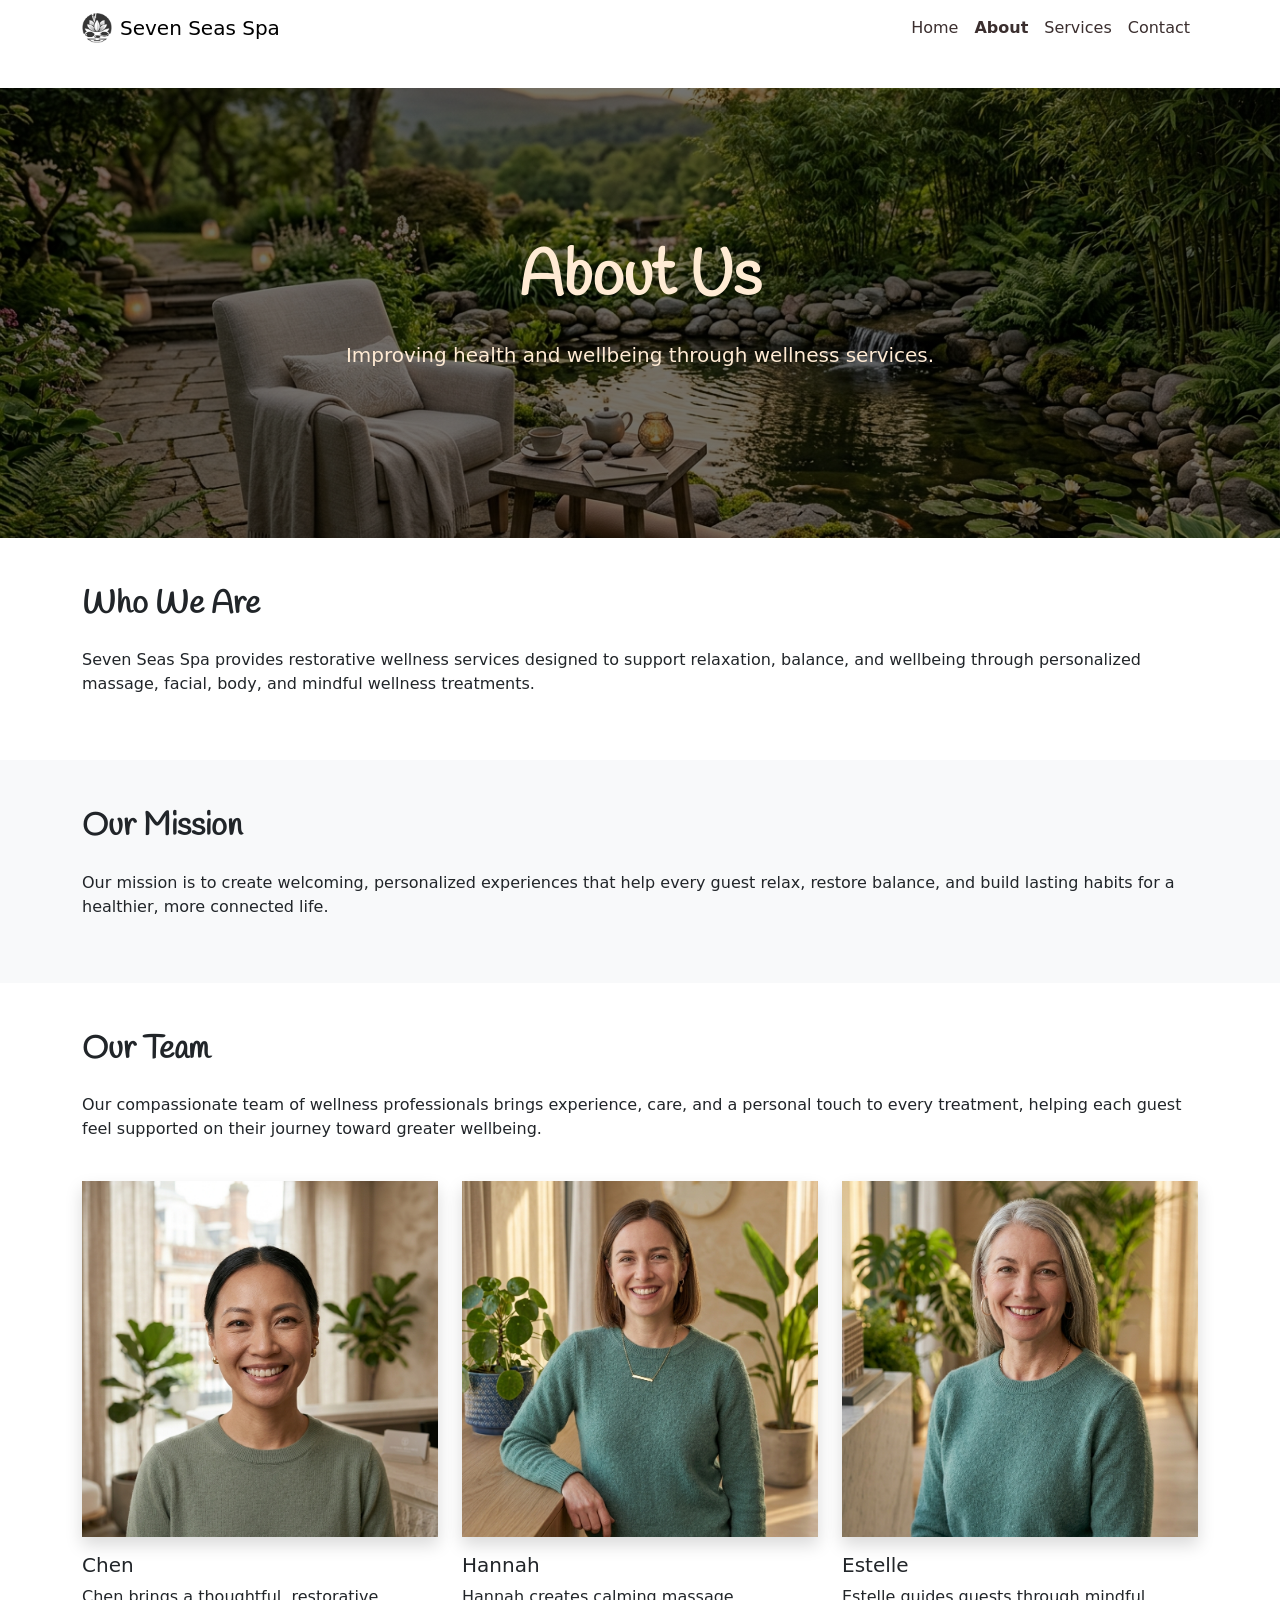
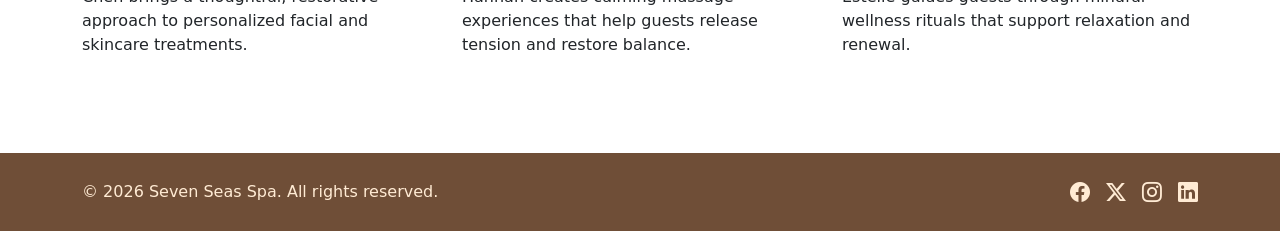
==== about.html @ 07074e75 "Add about page with team members" ====
<!doctype html>
<html lang="en">

<head>
    <meta charset="UTF-8">
    <meta name="viewport" content="width=device-width, initial-scale=1.0">
    <link rel="preconnect" href="https://fonts.googleapis.com">
    <link rel="preconnect" href="https://fonts.gstatic.com" crossorigin>
    <link href="https://fonts.googleapis.com/css2?family=Handlee&display=swap" rel="stylesheet">
    <link href="https://cdn.jsdelivr.net/npm/bootstrap@5.3.8/dist/css/bootstrap.min.css" rel="stylesheet"
        integrity="sha384-sRIl4kxILFvY47J16cr9ZwB07vP4J8+LH7qKQnuqkuIAvNWLzeN8tE5YBujZqJLB" crossorigin="anonymous">
    <link rel="stylesheet" href="https://cdn.jsdelivr.net/npm/bootstrap-icons@1.13.1/font/bootstrap-icons.min.css">
    <link rel="stylesheet" href="assets/css/styles.css">
    <title>About | Seven Seas Spa</title>
</head>

<body>
    <nav class="navbar navbar-expand-lg sticky-top bg-white" aria-label="Main navigation">
        <div class="container">
            <a class="navbar-brand d-flex align-items-center gap-2" href="index.html">
                <img src="assets/images/logo.png" alt="Seven Seas Spa logo" width="30" height="30">
                <span>Seven Seas Spa</span>
            </a>
            <button class="navbar-toggler" type="button" data-bs-toggle="collapse" data-bs-target="#mainNavigation"
                aria-controls="mainNavigation" aria-expanded="false" aria-label="Toggle navigation">
                <span class="navbar-toggler-icon"></span>
            </button>
            <div class="collapse navbar-collapse" id="mainNavigation">
                <ul class="navbar-nav ms-auto mb-2 mb-lg-0">
                    <li class="nav-item">
                        <a class="nav-link" href="index.html">Home</a>
                    </li>
                    <li class="nav-item">
                        <a class="nav-link active fw-bold" aria-current="page" href="about.html">About</a>
                    </li>
                    <li class="nav-item">
                        <a class="nav-link" href="services.html">Services</a>
                    </li>
                    <li class="nav-item">
                        <a class="nav-link" href="contact.html">Contact</a>
                    </li>
                </ul>
            </div>
        </div>
    </nav>

    <main>
        <section class="hero-section d-flex align-items-center justify-content-center text-center px-3"
            aria-labelledby="about-title">
            <div class="container">
                <h1 id="about-title" class="display-3 fw-bold mb-4">About Us</h1>
                <p class="lead">Improving health and wellbeing through wellness services.</p>
            </div>
        </section>
        <section class="py-5" aria-labelledby="who-we-are-title">
            <div class="container">
                <h2 id="who-we-are-title" class="mb-4">Who We Are</h2>
                <p>
                    Seven Seas Spa provides restorative wellness services designed to support relaxation, balance, and
                    wellbeing through personalized massage, facial, body, and mindful wellness treatments.
                </p>
            </div>
        </section>
        <section class="py-5 bg-light" aria-labelledby="our-mission-title">
            <div class="container">
                <h2 id="our-mission-title" class="mb-4">Our Mission</h2>
                <p>
                    Our mission is to create welcoming, personalized experiences that help every guest relax, restore
                    balance, and build lasting habits for a healthier, more connected life.
                </p>
            </div>
        </section>
        <section class="py-5" aria-labelledby="our-team-title">
            <div class="container">
                <h2 id="our-team-title" class="mb-4">Our Team</h2>
                <p>
                    Our compassionate team of wellness professionals brings experience, care, and a personal touch to
                    every treatment, helping each guest feel supported on their journey toward greater wellbeing.
                </p>
                <div class="row g-4 mt-3">
                    <div class="col-12 col-md-4">
                        <img src="assets/images/chen.jpg" class="team-image img-fluid shadow mb-3" width="220" height="220"
                            alt="Chen, wellness professional">
                        <h3 class="h5">Chen</h3>
                        <p>Chen brings a thoughtful, restorative approach to personalized facial and skincare treatments.</p>
                    </div>
                    <div class="col-12 col-md-4">
                        <img src="assets/images/hannah.jpg" class="team-image img-fluid shadow mb-3" width="220" height="220"
                            alt="Hannah, wellness professional">
                        <h3 class="h5">Hannah</h3>
                        <p>Hannah creates calming massage experiences that help guests release tension and restore balance.</p>
                    </div>
                    <div class="col-12 col-md-4">
                        <img src="assets/images/estelle.jpg" class="team-image img-fluid shadow mb-3" width="220" height="220"
                            alt="Estelle, wellness professional">
                        <h3 class="h5">Estelle</h3>
                        <p>Estelle guides guests through mindful wellness rituals that support relaxation and renewal.</p>
                    </div>
                </div>
            </div>
        </section>
    </main>

    <footer class="site-footer py-4">
        <div class="container d-flex flex-column flex-sm-row align-items-sm-center justify-content-between gap-3">
            <p class="mb-0">&copy; 2026 Seven Seas Spa. All rights reserved.</p>
            <div class="d-flex gap-3">
                <a class="text-reset fs-5" href="https://www.facebook.com" target="_blank" rel="noopener noreferrer"
                    aria-label="Facebook">
                    <i class="bi bi-facebook" aria-hidden="true"></i>
                </a>
                <a class="text-reset fs-5" href="https://x.com" target="_blank" rel="noopener noreferrer"
                    aria-label="X">
                    <i class="bi bi-twitter-x" aria-hidden="true"></i>
                </a>
                <a class="text-reset fs-5" href="https://www.instagram.com" target="_blank" rel="noopener noreferrer"
                    aria-label="Instagram">
                    <i class="bi bi-instagram" aria-hidden="true"></i>
                </a>
                <a class="text-reset fs-5" href="https://www.linkedin.com" target="_blank" rel="noopener noreferrer"
                    aria-label="LinkedIn">
                    <i class="bi bi-linkedin" aria-hidden="true"></i>
                </a>
            </div>
        </div>
    </footer>

    <script src="https://cdn.jsdelivr.net/npm/bootstrap@5.3.8/dist/js/bootstrap.bundle.min.js"
        integrity="sha384-FKyoEForCGlyvwx9Hj09JcYn3nv7wiPVlz7YYwJrWVcXK/BmnVDxM+D2scQbITxI"
        crossorigin="anonymous"></script>
</body>

</html>
---- assets/css/styles.css ----
body {
            min-height: 100vh;
            display: flex;
            flex-direction: column;
        }

        main {
            flex: 1;
        }

        .navbar {
            --bs-navbar-color: #3B2F2F;
            --bs-navbar-hover-color: #3B2F2F;
            --bs-navbar-active-color: #3B2F2F;
        }

        main {
            margin: 2rem 0;
        }

        .hero-section {
            min-height: 50vh;
            color: #FFEBD4;
            background-image: linear-gradient(rgba(0, 0, 0, 0.55), rgba(0, 0, 0, 0.55)),
                url(../images/hero.jpg);
            background-position: center;
            background-repeat: no-repeat;
            background-size: cover;
        }

        .hero-section h1 {
            color: #FFEBD4;
            font-family: "Handlee", cursive;
        }

        main h2 {
            font-family: "Handlee", cursive;
            font-weight: 700;
        }

        .hero-section p {
            color: #FFEBD4 !important;
        }

        .hero-section .btn-light {
            color: #3B2F2F;
        }

        .service-card .card-img-top {
            height: 200px;
            object-fit: cover;
        }

        .site-footer {
            background-color: #6F4E37;
            color: #FFEBD4;
        }

        .testimonial-image {
            width: 96px;
            height: 96px;
            object-fit: cover;
        }

        .team-image {
            width: 100%;
            aspect-ratio: 1 / 1;
            display: block;
            object-fit: cover;
            object-position: center;
        }

        @media (max-width: 991.98px) {
            .hero-section {
                min-height: calc(100vh - 56px);
            }
        }
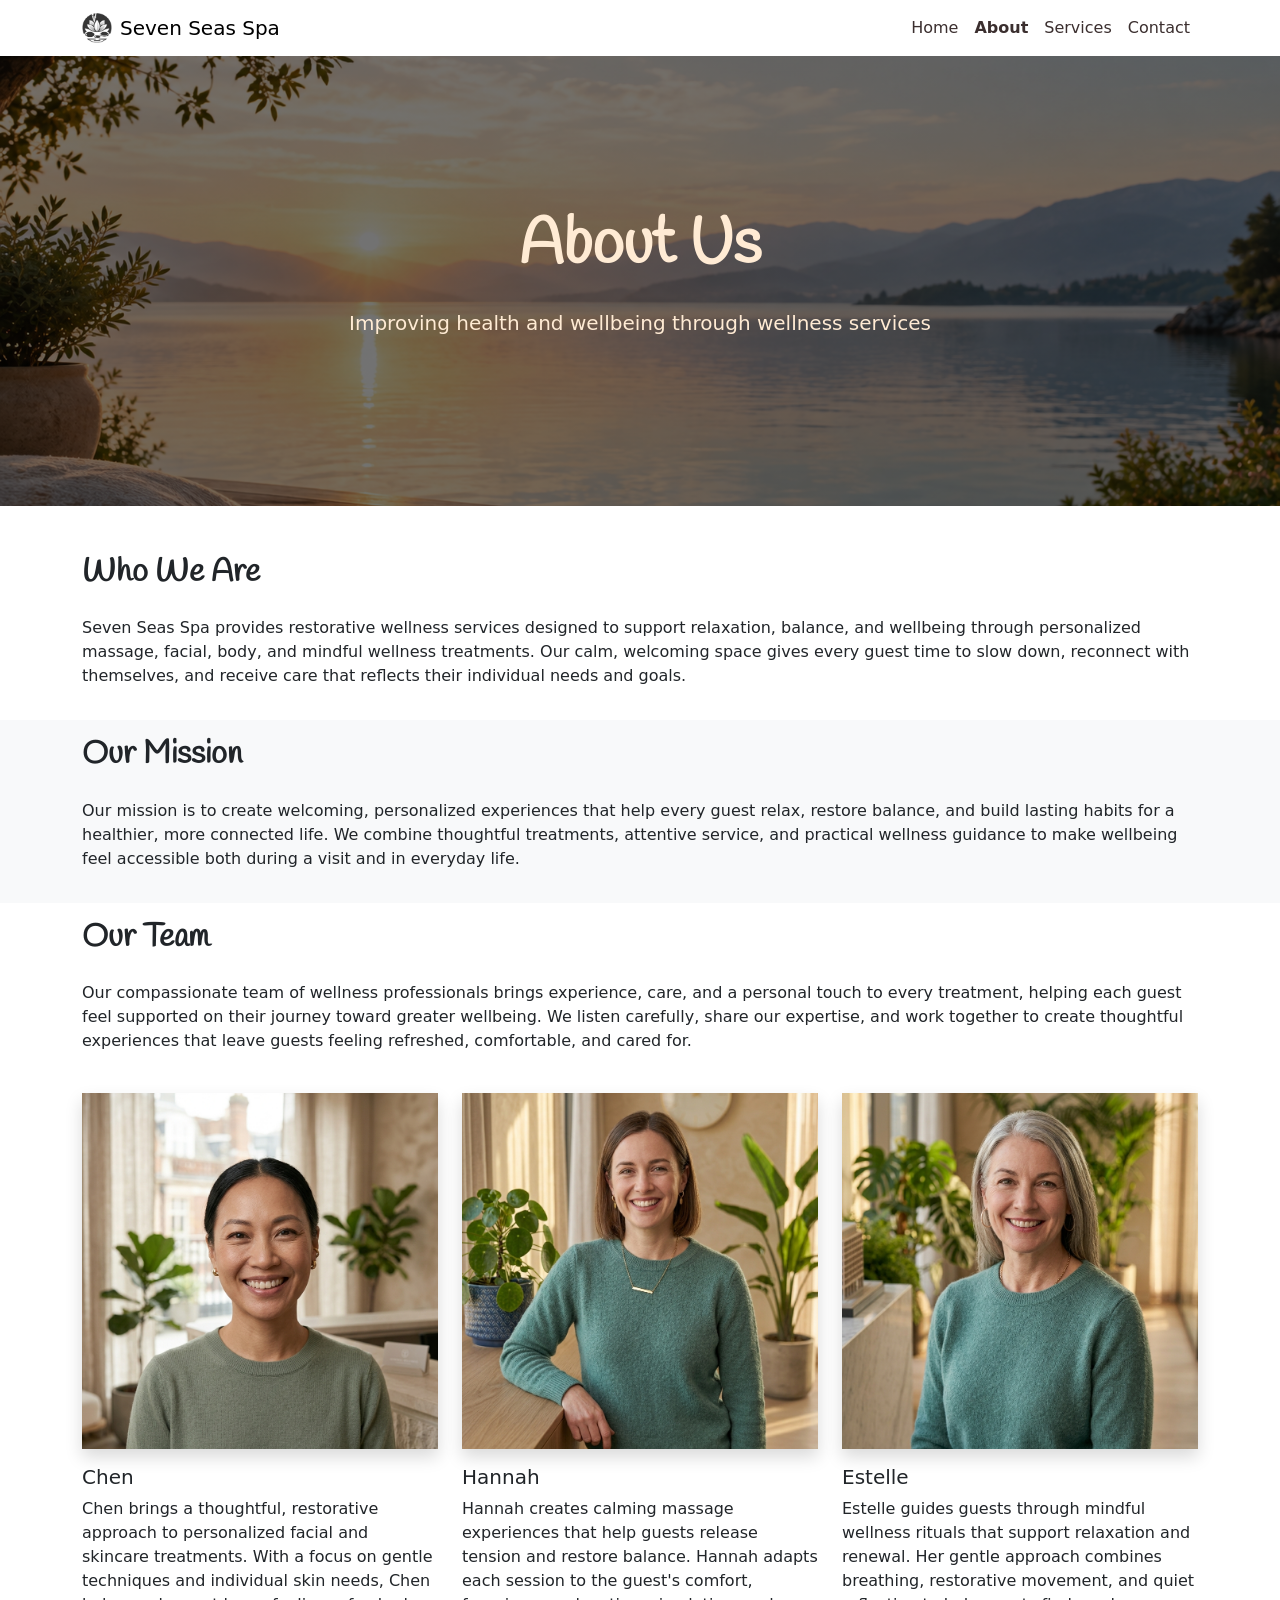
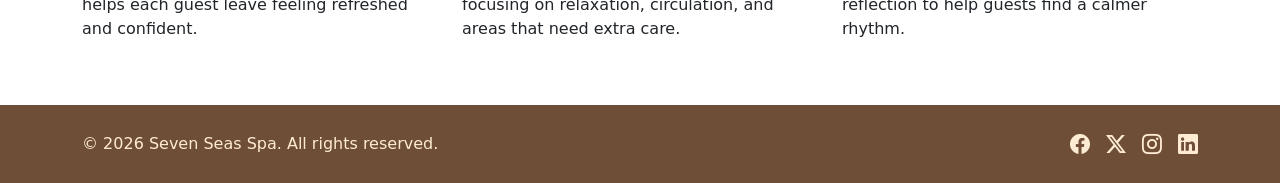
==== commit ceda9060: "Update" ====
--- a/about.html
+++ b/about.html
@@ -49,52 +49,64 @@
             aria-labelledby="about-title">
             <div class="container">
                 <h1 id="about-title" class="display-3 fw-bold mb-4">About Us</h1>
-                <p class="lead">Improving health and wellbeing through wellness services.</p>
+                <p class="lead">Improving health and wellbeing through wellness services</p>
             </div>
         </section>
-        <section class="py-5" aria-labelledby="who-we-are-title">
+        <section class="pt-5 pb-3" aria-labelledby="who-we-are-title">
             <div class="container">
                 <h2 id="who-we-are-title" class="mb-4">Who We Are</h2>
                 <p>
                     Seven Seas Spa provides restorative wellness services designed to support relaxation, balance, and
-                    wellbeing through personalized massage, facial, body, and mindful wellness treatments.
+                    wellbeing through personalized massage, facial, body, and mindful wellness treatments. Our calm,
+                    welcoming space gives every guest time to slow down, reconnect with themselves, and receive care
+                    that reflects their individual needs and goals.
                 </p>
             </div>
         </section>
-        <section class="py-5 bg-light" aria-labelledby="our-mission-title">
+        <section class="py-3 bg-light" aria-labelledby="our-mission-title">
             <div class="container">
                 <h2 id="our-mission-title" class="mb-4">Our Mission</h2>
                 <p>
                     Our mission is to create welcoming, personalized experiences that help every guest relax, restore
-                    balance, and build lasting habits for a healthier, more connected life.
+                    balance, and build lasting habits for a healthier, more connected life. We combine thoughtful
+                    treatments, attentive service, and practical wellness guidance to make wellbeing feel accessible
+                    both during a visit and in everyday life.
                 </p>
             </div>
         </section>
-        <section class="py-5" aria-labelledby="our-team-title">
+        <section class="py-3" aria-labelledby="our-team-title">
             <div class="container">
                 <h2 id="our-team-title" class="mb-4">Our Team</h2>
                 <p>
                     Our compassionate team of wellness professionals brings experience, care, and a personal touch to
-                    every treatment, helping each guest feel supported on their journey toward greater wellbeing.
+                    every treatment, helping each guest feel supported on their journey toward greater wellbeing. We
+                    listen carefully, share our expertise, and work together to create thoughtful experiences that
+                    leave guests feeling refreshed, comfortable, and cared for.
                 </p>
                 <div class="row g-4 mt-3">
                     <div class="col-12 col-md-4">
                         <img src="assets/images/chen.jpg" class="team-image img-fluid shadow mb-3" width="220" height="220"
                             alt="Chen, wellness professional">
                         <h3 class="h5">Chen</h3>
-                        <p>Chen brings a thoughtful, restorative approach to personalized facial and skincare treatments.</p>
+                        <p>Chen brings a thoughtful, restorative approach to personalized facial and skincare treatments. 
+                            With a focus on gentle techniques and individual skin needs, Chen helps each guest leave feeling 
+                            refreshed and confident.</p>
                     </div>
                     <div class="col-12 col-md-4">
                         <img src="assets/images/hannah.jpg" class="team-image img-fluid shadow mb-3" width="220" height="220"
                             alt="Hannah, wellness professional">
                         <h3 class="h5">Hannah</h3>
-                        <p>Hannah creates calming massage experiences that help guests release tension and restore balance.</p>
+                        <p>Hannah creates calming massage experiences that help guests release tension and restore balance. 
+                            Hannah adapts each session to the guest's comfort, focusing on relaxation, circulation, and 
+                            areas that need extra care.</p>
                     </div>
                     <div class="col-12 col-md-4">
                         <img src="assets/images/estelle.jpg" class="team-image img-fluid shadow mb-3" width="220" height="220"
                             alt="Estelle, wellness professional">
                         <h3 class="h5">Estelle</h3>
-                        <p>Estelle guides guests through mindful wellness rituals that support relaxation and renewal.</p>
+                        <p>Estelle guides guests through mindful wellness rituals that support relaxation and renewal. 
+                            Her gentle approach combines breathing, restorative movement, and quiet reflection to help 
+                            guests find a calmer rhythm.</p>
                     </div>
                 </div>
             </div>
--- a/assets/css/styles.css
+++ b/assets/css/styles.css
@@ -6,6 +6,7 @@
 
         main {
             flex: 1;
+            margin: 0 0 2rem;
         }
 
         .navbar {
@@ -14,15 +15,11 @@
             --bs-navbar-active-color: #3B2F2F;
         }
 
-        main {
-            margin: 2rem 0;
-        }
-
         .hero-section {
             min-height: 50vh;
             color: #FFEBD4;
             background-image: linear-gradient(rgba(0, 0, 0, 0.55), rgba(0, 0, 0, 0.55)),
-                url(../images/hero.jpg);
+                url(../images/hero.png);
             background-position: center;
             background-repeat: no-repeat;
             background-size: cover;
@@ -43,12 +40,50 @@
         }
 
         .hero-section .btn-light {
-            color: #3B2F2F;
+            background-color: #6F4E37;
+            border-color: #6F4E37;
+            color: #FFEBD4;
+        }
+
+        .hero-section .btn-light:hover,
+        .hero-section .btn-light:focus-visible {
+            background-color: #3B2F2F;
+            border-color: #3B2F2F;
+            color: #FFEBD4;
+        }
+
+        @media (min-width: 768px) {
+            .hero-section .lead {
+                white-space: nowrap;
+            }
         }
 
         .service-card .card-img-top {
             height: 200px;
             object-fit: cover;
+        }
+
+        .services-list .service-card .card-img-top {
+            height: 360px;
+        }
+
+        .service-card .btn-primary,
+        .contact-form .btn-primary,
+        .thankyou-page .btn-primary {
+            background-color: #6F4E37;
+            border-color: #6F4E37;
+            color: #FFEBD4;
+        }
+
+        .service-card .btn-primary:hover,
+        .service-card .btn-primary:focus-visible,
+        .contact-form .btn-primary:hover,
+        .contact-form .btn-primary:focus-visible,
+        .thankyou-page .btn-primary:hover,
+        .thankyou-page .btn-primary:focus-visible {
+            background-color: #3B2F2F;
+            border-color: #3B2F2F;
+            color: #FFEBD4;
         }
 
         .site-footer {
